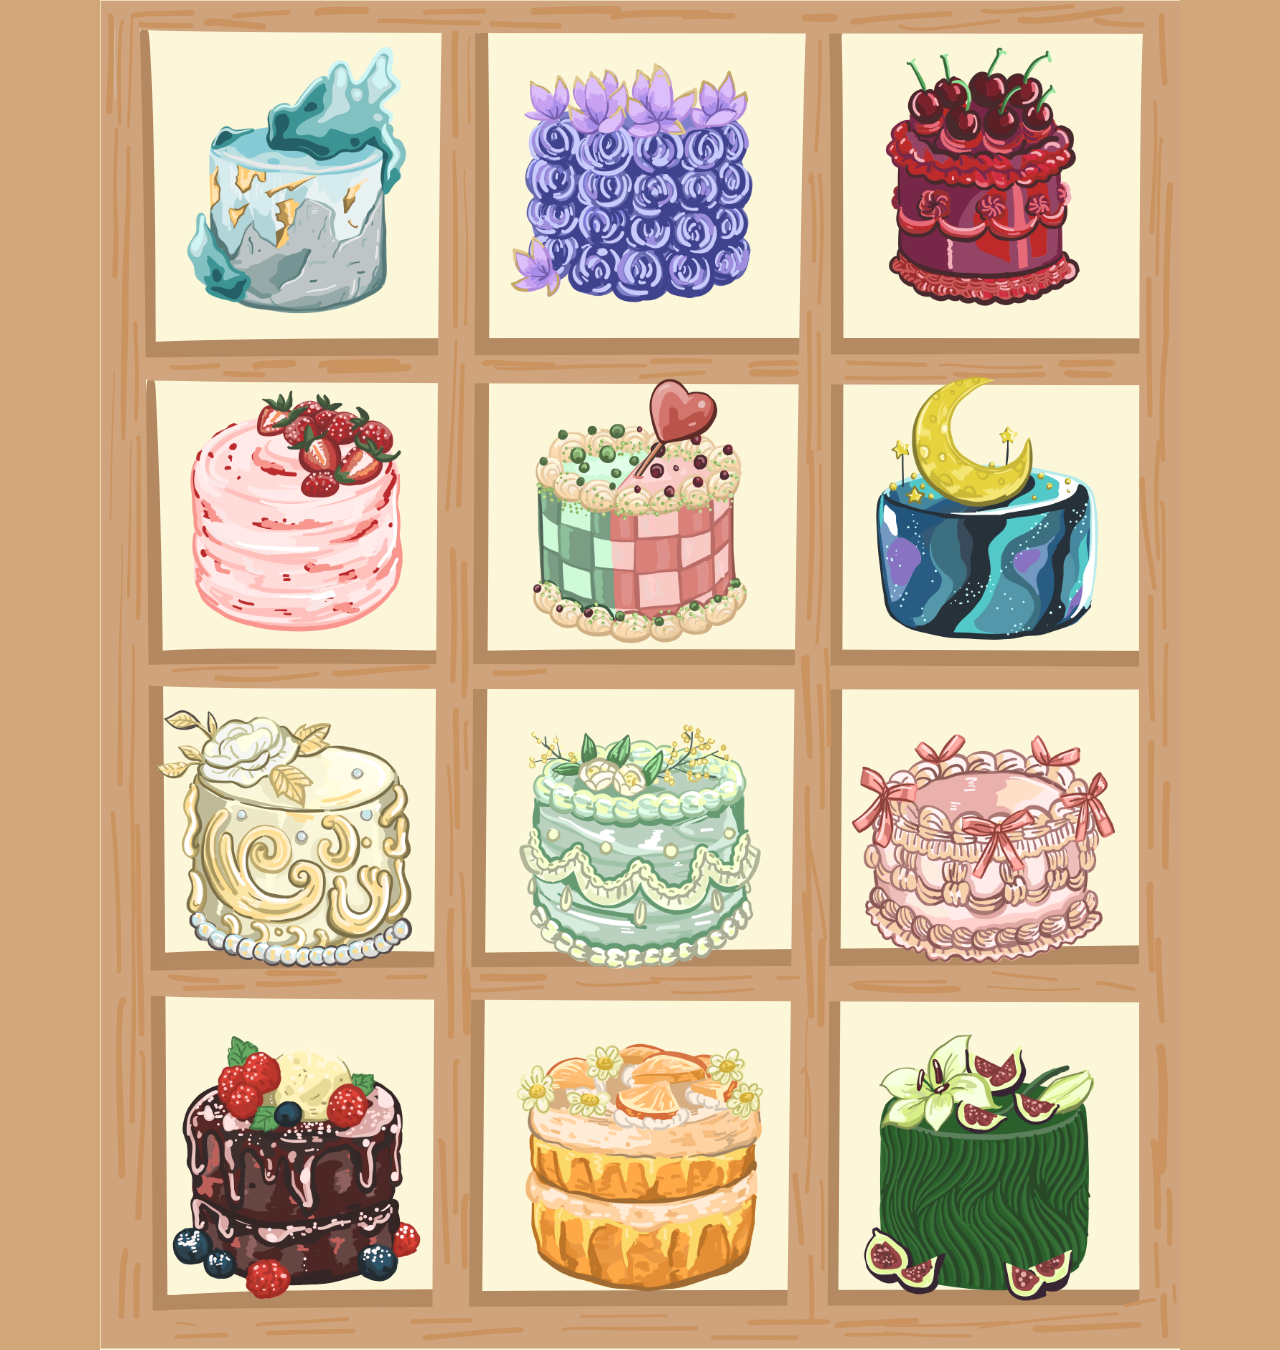
==== gallery.html @ ff8766c9 "Reorganize project folders and add candle cursor" ====
<!DOCTYPE html>
<html lang="en">
<head>
  <meta charset="UTF-8">

  <meta
    name="viewport"
    content="width=device-width, initial-scale=1.0"
  >

  <title>Zodiac Cakes</title>

  <link rel="stylesheet" href="css/style.css">
</head>

<body class="gallery-page">

  

  <main class="cake-grid">

<a class="cake-card" href="#" data-sign="aquarius">
  <div class="cake-image-wrap">
    <img
      src="images/cakes/aquarius-cake.png"
      alt="Aquarius zodiac cake"
    >
    <span class="cake-name">Aquarius</span>
  </div>
</a>
    <a class="cake-card" href="#" data-sign="pisces">
      <div class="cake-image-wrap">
        <img
          src="images/cakes/pisces-cake.png"
          alt="Pisces zodiac cake"
        >
     
    <span class="cake-name">Pisces</span>
  </div>
</a>
    <a class="cake-card" href="#" data-sign="aries">
      <div class="cake-image-wrap">
        <img
          src="images/cakes/aries-cake.png"
          alt="Aries zodiac cake"
        >
      </div>
      <span class="cake-name">Aries</span>
    </a>

    <a class="cake-card" href="#" data-sign="taurus">
      <div class="cake-image-wrap">
        <img
          src="images/cakes/taurus-cake.png"
          alt="Taurus zodiac cake"
        >
      </div>
      <span class="cake-name">Taurus</span>
    </a>

    <a class="cake-card" href="#" data-sign="gemini">
      <div class="cake-image-wrap">
        <img
          src="images/cakes/gemini-cake.png"
          alt="Gemini zodiac cake"
        >
      </div>
      <span class="cake-name">Gemini</span>
    </a>

    <a class="cake-card" href="#" data-sign="cancer">
      <div class="cake-image-wrap">
        <img
          src="images/cakes/cancer-cake.png"
          alt="Cancer zodiac cake"
        >
      </div>
      <span class="cake-name">Cancer</span>
    </a>

    <a class="cake-card" href="#" data-sign="leo">
      <div class="cake-image-wrap">
        <img
          src="images/cakes/leo-cake.png"
          alt="Leo zodiac cake"
        >
      </div>
      <span class="cake-name">Leo</span>
    </a>

    <a class="cake-card" href="#" data-sign="virgo">
      <div class="cake-image-wrap">
        <img
          src="images/cakes/virgo-cake.png"
          alt="Virgo zodiac cake"
        >
      </div>
      <span class="cake-name">Virgo</span>
    </a>

    <a class="cake-card" href="#" data-sign="libra">
      <div class="cake-image-wrap">
        <img
          src="images/cakes/libra-cake.png"
          alt="Libra zodiac cake"
        >
      </div>
      <span class="cake-name">Libra</span>
    </a>

    <a class="cake-card" href="#" data-sign="scorpio">
      <div class="cake-image-wrap">
        <img
          src="images/cakes/scorpio-cake.png"
          alt="Scorpio zodiac cake"
        >
      </div>
      <span class="cake-name">Scorpio</span>
    </a>

    <a class="cake-card" href="#" data-sign="sagittarius">
      <div class="cake-image-wrap">
        <img
          src="images/cakes/sagittarius-cake.png"
          alt="Sagittarius zodiac cake"
        >
      </div>
      <span class="cake-name">Sagittarius</span>
    </a>

    <a class="cake-card" href="#" data-sign="capricorn">
      <div class="cake-image-wrap">
        <img
          src="images/cakes/capricorn-cake.png"
          alt="Capricorn zodiac cake"
        >
      </div>
      <span class="cake-name">Capricorn</span>
    </a>

  </main>

  <script src="js/script.js"></script>
</body>
</html>
---- css/style.css ----
* {
  box-sizing: border-box;
}

html {
  scroll-behavior: smooth;
}

body.gallery-page {
  margin: 0;
  padding: 0;
  min-height: 100vh;

  display: flex;
  justify-content: center;
  align-items: flex-start;

  background: #d1a679;
  font-family: Arial, Helvetica, sans-serif;
}

.site-header {
  position: absolute;
  top: 70px;
  left: 50%;
  transform: translateX(-50%);

  width: 100%;
  max-width: 800px;

  text-align: center;
  z-index: 10;
  pointer-events: none;
}

.eyebrow {
  margin: 0 0 12px;

  font-size: 13px;
  font-weight: 700;
  letter-spacing: 0.18em;
  text-transform: uppercase;

  color: #9a715c;
}

h1 {
  margin: 0;

  font-size: clamp(44px, 8vw, 82px);
  line-height: 0.95;
  letter-spacing: -0.04em;
}

.intro {
  margin: 22px 0 0;

  font-size: 18px;
  color: #70564a;
}


.cake-grid {
  width: min(100vw, 1080px);

  /* 和原始木头画布保持同样比例 */
  aspect-ratio: 1080 / 1350;

  display: grid;
  grid-template-columns: repeat(3, 1fr);
  grid-template-rows: repeat(4, 1fr);

  /*
    这几个数字控制蛋糕落在木框里面的位置。
    顺序：上、右、下、左
  */
  padding: 3.5% 3.2% 3.5% 3.2%;
  

  /*
    第一个是上下间距，第二个是左右间距
  */
  gap: 4.2% 3.3%;

  background-image: url("../images/ui/wooden-background.png");
  background-size: 100% 100%;
  background-position: center;
  background-repeat: no-repeat;

  overflow: hidden;
}
.cake-card {
  min-width: 0;
  min-height: 0;

  display: block;
  position: relative;

  padding: 0;
  background: transparent;
  border: none;
  box-shadow: none;

  text-decoration: none;
  color: inherit;
}

.cake-card:hover {
  transform: translateY(-8px);
}

.cake-image-wrap {
  position: relative;

  width: 100%;
  height: 100%;

  display: flex;
  justify-content: center;
  align-items: center;

  overflow: hidden;
}

.cake-card img {
  display: block;

  /* 不再使用 width:100%; height:100% */
  width: auto;
  height: auto;

  max-width: 104%;
  max-height: 104%;

  object-fit: contain;

  transition:
    transform 220ms ease,
    filter 220ms ease;
}

.cake-name {
  position: absolute;
  top: 50%;
  left: 50%;

  transform: translate(-50%, -40%);
  opacity: 0;

  color: white;
  font-size: clamp(16px, 2.3vw, 32px);
  font-weight: 700;
  letter-spacing: 0.04em;

  text-shadow:
    0 3px 12px rgba(0, 0, 0, 0.65);

  pointer-events: none;

  transition:
    opacity 200ms ease,
    transform 200ms ease;
}

.cake-card:hover .cake-name {
  opacity: 1;
  transform: translate(-50%, -50%);
}

.cake-card h2 {
  margin: 14px 0 0;

  text-align: center;
  font-size: 20px;
  font-weight: 700;
}

@media (max-width: 820px) {
  body {
    padding: 44px 18px 64px;
  }

  .cake-grid {
    grid-template-columns: repeat(2, minmax(0, 1fr));
    gap: 20px;
  }
}

@media (max-width: 520px) {
  .cake-grid {
    grid-template-columns: 1fr;
  }

  .cake-card {
    padding: 20px 16px 18px;
  }
}
.welcome-page {
  margin: 0;
  min-height: 100vh;

  display: grid;
  place-items: center;

  background-image:
    url("../images/ui/wooden-background.png");

  background-size: cover;
  background-position: center;
  background-repeat: no-repeat;

  font-family: Arial, Helvetica, sans-serif;
}
/* =========================
   WELCOME PAGE
========================= */

body.welcome-page {
  margin: 0;
  padding: 0;
  min-height: 100vh;

  display: flex;
  justify-content: center;
  align-items: center;

  background-image: url("../images/ui/wooden-background.png");
  background-size: cover;
  background-position: center top;
  background-repeat: no-repeat;

  font-family: Arial, Helvetica, sans-serif;
}

body.welcome-page .welcome-link {
  display: flex;
  flex-direction: column;
  justify-content: center;
  align-items: center;

  width: 100%;
  min-height: 100vh;
  padding: 30px;

  text-align: center;
  text-decoration: none;
  color: #49372f;
}

body.welcome-page .welcome-eyebrow {
  margin: 0 0 18px;

  color: #9a715c;
  font-size: 14px;
  font-weight: 700;
  letter-spacing: 0.22em;
  text-transform: uppercase;
  text-decoration: none;
}

body.welcome-page .welcome-link h1 {
  margin: 0;

  color: #49372f;
  font-size: clamp(56px, 10vw, 120px);
  line-height: 0.95;
  letter-spacing: -0.05em;
  text-decoration: none;
}

body.welcome-page .welcome-instruction {
  margin: 28px 0 0;

  color: #70564a;
  font-size: 17px;
  text-decoration: none;
}

body.welcome-page .welcome-link:hover {
  transform: scale(1.02);
}

body.welcome-page .welcome-link {
  transition: transform 220ms ease;
}
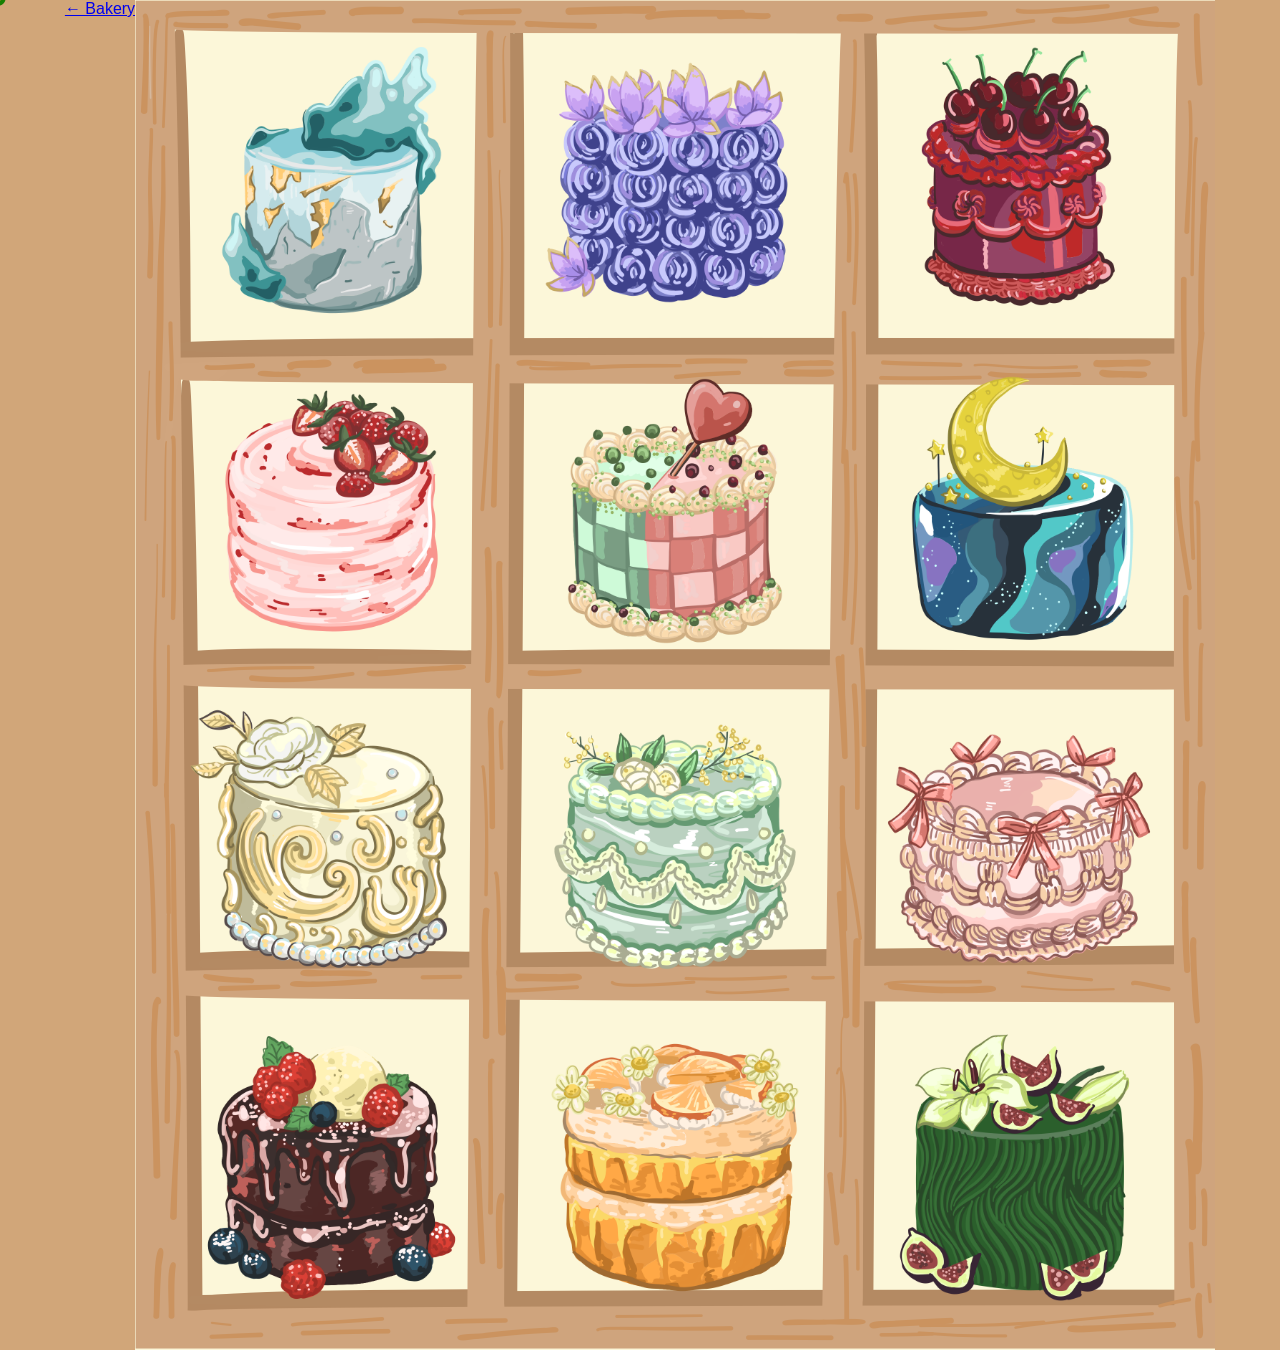
==== commit 644d895f: "Add candle cursor and improve gallery" ====
--- a/gallery.html
+++ b/gallery.html
@@ -15,7 +15,9 @@
 
 <body class="gallery-page">
 
-  
+<a href="index.html" class="home-button">
+     ← Bakery
+</a>  
 
   <main class="cake-grid">
 
@@ -140,6 +142,14 @@
 
   </main>
 
+  <div class="cursor">
+    <img
+        id="cursorImage"
+        src="images/ui/candle-off.png"
+        alt=""
+    >
+</div>
+
   <script src="js/script.js"></script>
 </body>
 </html>
--- a/css/style.css
+++ b/css/style.css
@@ -282,4 +282,35 @@
 
 body.welcome-page .welcome-link {
   transition: transform 220ms ease;
+}
+
+/* ---------- Candle Cursor ---------- */
+
+body.gallery-page,
+body.gallery-page * {
+  cursor: none !important;
+}
+
+.cursor{
+
+    position:fixed;
+
+    left:0;
+    top:0;
+
+    width:100px;
+
+    pointer-events:none;
+
+    z-index:9999;
+
+    transform:translate(-50%,-90%);
+
+}
+
+.cursor img{
+
+    width:100%;
+    display:block;
+
 }
